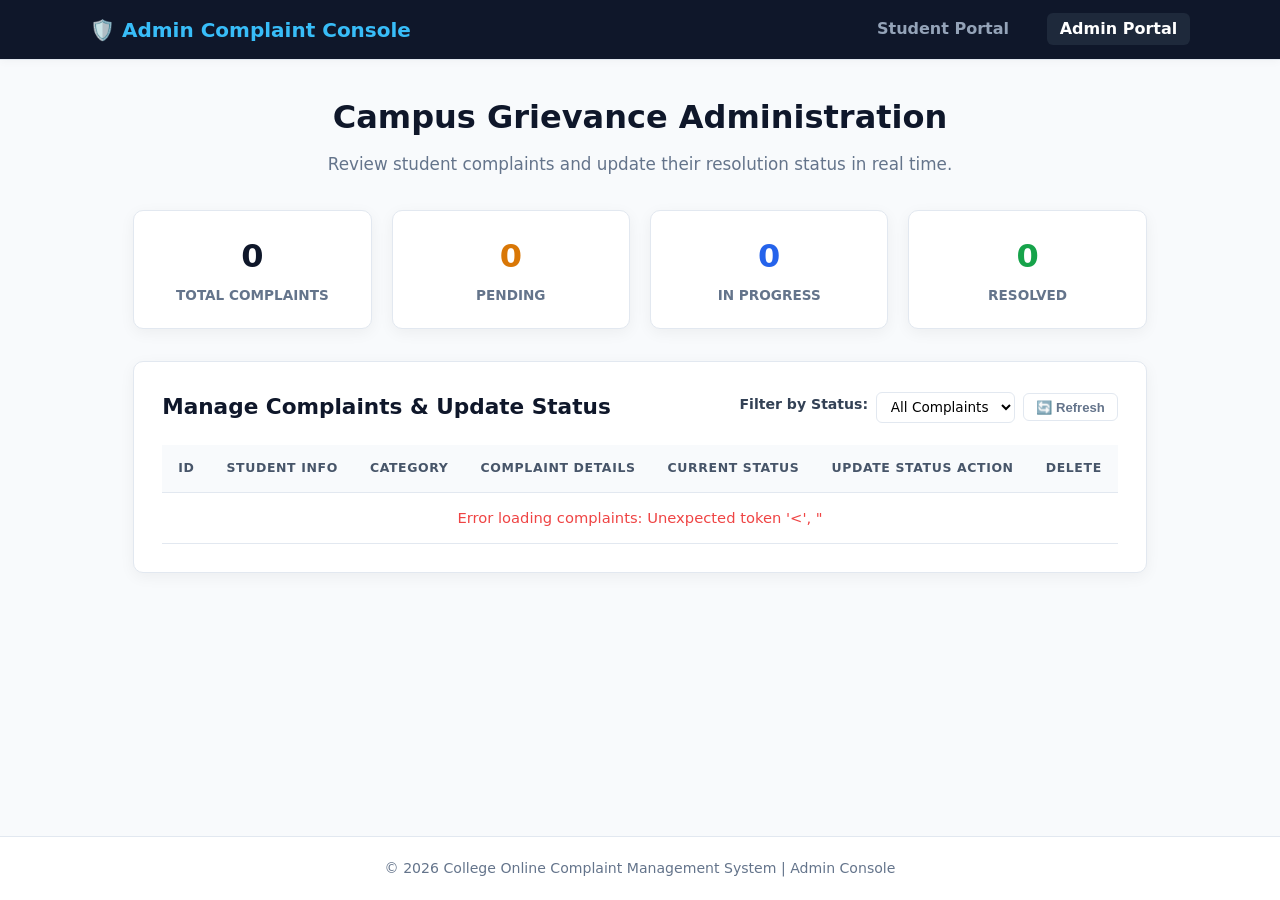
==== admin.html @ f193654a "Initial commit - Mini Project Online Complaint Management System" ====
<!DOCTYPE html>
<html lang="en">
<head>
    <meta charset="UTF-8">
    <meta name="viewport" content="width=device-width, initial-scale=1.0">
    <title>Administrator Console - Mini Project</title>
    <link rel="stylesheet" href="style.css">
</head>
<body>
    <!-- Top Navigation -->
    <header class="navbar navbar-admin">
        <div class="nav-container">
            <div class="logo">🛡️ Admin Complaint Console</div>
            <nav class="nav-links">
                <a href="index.html">Student Portal</a>
                <a href="admin.html" class="active">Admin Portal</a>
            </nav>
        </div>
    </header>

    <main class="container">
        <!-- Hero Header -->
        <section class="hero-section hero-admin">
            <h1>Campus Grievance Administration</h1>
            <p>Review student complaints and update their resolution status in real time.</p>
        </section>

        <!-- Summary Statistics Counter -->
        <section class="stats-grid">
            <div class="stat-card">
                <span class="stat-num" id="statTotal">0</span>
                <span class="stat-label">Total Complaints</span>
            </div>
            <div class="stat-card stat-pending">
                <span class="stat-num" id="statPending">0</span>
                <span class="stat-label">Pending</span>
            </div>
            <div class="stat-card stat-progress">
                <span class="stat-num" id="statProgress">0</span>
                <span class="stat-label">In Progress</span>
            </div>
            <div class="stat-card stat-resolved">
                <span class="stat-num" id="statResolved">0</span>
                <span class="stat-label">Resolved</span>
            </div>
        </section>

        <!-- Complaints Table with Actions -->
        <section class="card table-card">
            <div class="table-header">
                <h2>Manage Complaints & Update Status</h2>
                <div class="filter-group">
                    <label for="statusFilter">Filter by Status: </label>
                    <select id="statusFilter" onchange="filterAdminComplaints()">
                        <option value="All">All Complaints</option>
                        <option value="Pending">Pending</option>
                        <option value="In Progress">In Progress</option>
                        <option value="Resolved">Resolved</option>
                    </select>
                    <button class="btn btn-sm btn-outline" onclick="loadAdminComplaints()">🔄 Refresh</button>
                </div>
            </div>

            <div class="table-responsive">
                <table>
                    <thead>
                        <tr>
                            <th>ID</th>
                            <th>Student Info</th>
                            <th>Category</th>
                            <th>Complaint Details</th>
                            <th>Current Status</th>
                            <th>Update Status Action</th>
                            <th>Delete</th>
                        </tr>
                    </thead>
                    <tbody id="adminTableBody">
                        <tr>
                            <td colspan="7" class="text-center">Loading complaints...</td>
                        </tr>
                    </tbody>
                </table>
            </div>
        </section>
    </main>

    <footer class="footer">
        <p>&copy; 2026 College Online Complaint Management System | Admin Console</p>
    </footer>

    <script src="script.js"></script>
    <script>
        // Auto-load admin data on page load
        document.addEventListener("DOMContentLoaded", function() {
            loadAdminComplaints();
        });
    </script>
</body>
</html>
---- style.css ----
/* ==========================================================
   Mini Project: Online Complaint Management System
   Clean, Responsive, Modern Stylesheet
   ========================================================== */

:root {
    --primary: #2563eb;
    --primary-hover: #1d4ed8;
    --dark: #0f172a;
    --text: #1e293b;
    --text-muted: #64748b;
    --bg: #f8fafc;
    --card-bg: #ffffff;
    --border: #e2e8f0;
    --radius: 10px;
    --shadow: 0 4px 15px rgba(0, 0, 0, 0.05);

    /* Status Colors */
    --pending-bg: #fef3c7;
    --pending-text: #92400e;
    --pending-border: #fde68a;

    --progress-bg: #dbeafe;
    --progress-text: #1e40af;
    --progress-border: #bfdbfe;

    --resolved-bg: #dcfce7;
    --resolved-text: #166534;
    --resolved-border: #bbf7d0;
}

* {
    box-sizing: border-box;
    margin: 0;
    padding: 0;
}

body {
    font-family: system-ui, -apple-system, BlinkMacSystemFont, "Segoe UI", Roboto, sans-serif;
    background-color: var(--bg);
    color: var(--text);
    line-height: 1.6;
    min-height: 100vh;
    display: flex;
    flex-direction: column;
}

/* Navbar */
.navbar {
    background-color: #ffffff;
    border-bottom: 1px solid var(--border);
    padding: 0.85rem 1.5rem;
    box-shadow: 0 2px 8px rgba(0, 0, 0, 0.03);
}

.navbar-admin {
    background: #0f172a;
    color: white;
}

.nav-container {
    max-width: 1100px;
    margin: 0 auto;
    display: flex;
    justify-content: space-between;
    align-items: center;
}

.logo {
    font-size: 1.25rem;
    font-weight: 700;
    color: var(--primary);
}

.navbar-admin .logo {
    color: #38bdf8;
}

.nav-links a {
    text-decoration: none;
    color: var(--text-muted);
    font-weight: 600;
    margin-left: 1.25rem;
    padding: 0.4rem 0.8rem;
    border-radius: 6px;
    transition: all 0.2s ease;
}

.navbar-admin .nav-links a {
    color: #94a3b8;
}

.nav-links a:hover,
.nav-links a.active {
    color: var(--primary);
    background-color: #eff6ff;
}

.navbar-admin .nav-links a:hover,
.navbar-admin .nav-links a.active {
    color: white;
    background-color: #1e293b;
}

/* Layout */
.container {
    max-width: 1100px;
    margin: 2rem auto;
    padding: 0 1rem;
    flex-grow: 1;
}

/* Hero Section */
.hero-section {
    text-align: center;
    margin-bottom: 2rem;
}

.hero-section h1 {
    font-size: 2rem;
    font-weight: 800;
    color: var(--dark);
    margin-bottom: 0.5rem;
}

.hero-section p {
    color: var(--text-muted);
    font-size: 1.05rem;
}

/* Cards */
.card {
    background: var(--card-bg);
    border: 1px solid var(--border);
    border-radius: var(--radius);
    padding: 1.75rem;
    margin-bottom: 2rem;
    box-shadow: var(--shadow);
}

.card h2 {
    font-size: 1.35rem;
    font-weight: 700;
    color: var(--dark);
    margin-bottom: 1.25rem;
}

/* Forms */
.form-row {
    display: flex;
    gap: 1.25rem;
    margin-bottom: 1rem;
}

.form-group {
    flex: 1;
    display: flex;
    flex-direction: column;
    margin-bottom: 1rem;
}

label {
    font-size: 0.88rem;
    font-weight: 600;
    margin-bottom: 0.4rem;
    color: #334155;
}

input, select, textarea {
    width: 100%;
    padding: 0.65rem 0.85rem;
    border: 1px solid var(--border);
    border-radius: 6px;
    font-size: 0.95rem;
    font-family: inherit;
    background-color: #ffffff;
    transition: border-color 0.2s, box-shadow 0.2s;
}

input:focus, select:focus, textarea:focus {
    outline: none;
    border-color: var(--primary);
    box-shadow: 0 0 0 3px rgba(37, 99, 235, 0.15);
}

/* Buttons */
.btn {
    display: inline-block;
    padding: 0.65rem 1.4rem;
    font-size: 0.95rem;
    font-weight: 600;
    border-radius: 6px;
    border: none;
    cursor: pointer;
    text-decoration: none;
    transition: all 0.2s ease;
}

.btn-primary {
    background-color: var(--primary);
    color: white;
}

.btn-primary:hover {
    background-color: var(--primary-hover);
}

.btn-sm {
    padding: 0.35rem 0.75rem;
    font-size: 0.82rem;
}

.btn-outline {
    background: transparent;
    border: 1px solid var(--border);
    color: var(--text-muted);
}

.btn-outline:hover {
    background: #f1f5f9;
    color: var(--dark);
}

.btn-danger {
    background: #ef4444;
    color: white;
}

.btn-danger:hover {
    background: #dc2626;
}

/* Message Box */
.message-box {
    margin-top: 1rem;
    padding: 0.75rem 1rem;
    border-radius: 6px;
    display: none;
    font-size: 0.9rem;
    font-weight: 500;
}

.message-box.success {
    display: block;
    background-color: var(--resolved-bg);
    color: var(--resolved-text);
    border: 1px solid var(--resolved-border);
}

.message-box.error {
    display: block;
    background-color: #fee2e2;
    color: #991b1b;
    border: 1px solid #fecaca;
}

/* Tables */
.table-header {
    display: flex;
    justify-content: space-between;
    align-items: center;
    margin-bottom: 1.25rem;
    flex-wrap: wrap;
    gap: 0.75rem;
}

.table-header h2 {
    margin-bottom: 0;
}

.table-responsive {
    overflow-x: auto;
}

table {
    width: 100%;
    border-collapse: collapse;
    font-size: 0.92rem;
    text-align: left;
}

th, td {
    padding: 0.85rem 1rem;
    border-bottom: 1px solid var(--border);
    vertical-align: middle;
}

th {
    background-color: #f8fafc;
    font-weight: 600;
    color: #475569;
    text-transform: uppercase;
    font-size: 0.78rem;
    letter-spacing: 0.05em;
}

tbody tr:hover {
    background-color: #f8fafc;
}

/* Status Badges */
.badge {
    display: inline-block;
    padding: 0.28rem 0.65rem;
    font-size: 0.8rem;
    font-weight: 600;
    border-radius: 20px;
    text-transform: uppercase;
    letter-spacing: 0.02em;
}

.badge-pending {
    background-color: var(--pending-bg);
    color: var(--pending-text);
    border: 1px solid var(--pending-border);
}

.badge-in-progress,
.badge-progress {
    background-color: var(--progress-bg);
    color: var(--progress-text);
    border: 1px solid var(--progress-border);
}

.badge-resolved {
    background-color: var(--resolved-bg);
    color: var(--resolved-text);
    border: 1px solid var(--resolved-border);
}

/* Statistics Grid */
.stats-grid {
    display: grid;
    grid-template-columns: repeat(auto-fit, minmax(200px, 1fr));
    gap: 1.25rem;
    margin-bottom: 2rem;
}

.stat-card {
    background: white;
    border: 1px solid var(--border);
    border-radius: var(--radius);
    padding: 1.25rem;
    text-align: center;
    box-shadow: var(--shadow);
}

.stat-num {
    display: block;
    font-size: 2rem;
    font-weight: 800;
    color: var(--dark);
}

.stat-label {
    font-size: 0.85rem;
    font-weight: 600;
    color: var(--text-muted);
    text-transform: uppercase;
}

.stat-pending .stat-num { color: #d97706; }
.stat-progress .stat-num { color: #2563eb; }
.stat-resolved .stat-num { color: #16a34a; }

/* Filter group */
.filter-group {
    display: flex;
    align-items: center;
    gap: 0.5rem;
}

.filter-group select {
    width: auto;
    padding: 0.35rem 0.6rem;
    font-size: 0.85rem;
}

/* Footer */
.footer {
    background: #ffffff;
    border-top: 1px solid var(--border);
    text-align: center;
    padding: 1.25rem;
    color: var(--text-muted);
    font-size: 0.88rem;
    margin-top: auto;
}

.text-center { text-align: center; }

/* Mobile Responsive */
@media (max-width: 768px) {
    .form-row {
        flex-direction: column;
        gap: 0;
    }

    .table-header {
        flex-direction: column;
        align-items: flex-start;
    }

    .filter-group {
        width: 100%;
        justify-content: space-between;
    }
}
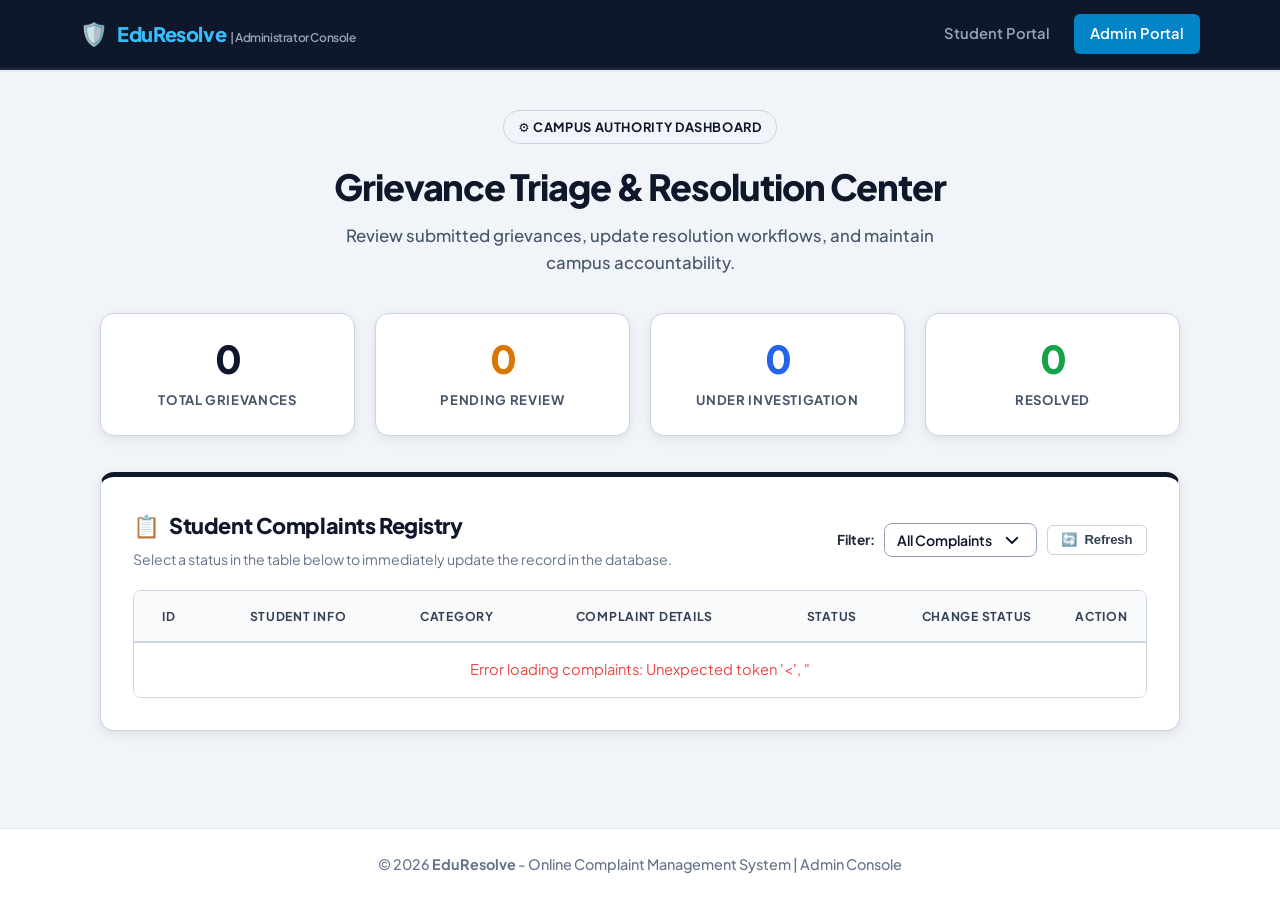
==== commit 3ef60661: "Enhance UI with high-contrast, professional college theme and readable form controls" ====
--- a/admin.html
+++ b/admin.html
@@ -3,14 +3,17 @@
 <head>
     <meta charset="UTF-8">
     <meta name="viewport" content="width=device-width, initial-scale=1.0">
-    <title>Administrator Console - Mini Project</title>
+    <title>Administrator Console - EduResolve</title>
     <link rel="stylesheet" href="style.css">
 </head>
 <body>
-    <!-- Top Navigation -->
+    <!-- Top Navigation Bar -->
     <header class="navbar navbar-admin">
         <div class="nav-container">
-            <div class="logo">🛡️ Admin Complaint Console</div>
+            <a href="admin.html" class="logo">
+                <span class="logo-icon">🛡️</span>
+                <span>EduResolve <small style="font-size:0.75rem; color:#94a3b8; font-weight:600;">| Administrator Console</small></span>
+            </a>
             <nav class="nav-links">
                 <a href="index.html">Student Portal</a>
                 <a href="admin.html" class="active">Admin Portal</a>
@@ -19,25 +22,28 @@
     </header>
 
     <main class="container">
-        <!-- Hero Header -->
-        <section class="hero-section hero-admin">
-            <h1>Campus Grievance Administration</h1>
-            <p>Review student complaints and update their resolution status in real time.</p>
+        <!-- Page Title & Header -->
+        <section class="hero-section">
+            <div class="institution-pill" style="background:#f1f5f9; color:#0f172a; border-color:#cbd5e1;">
+                ⚙️ Campus Authority Dashboard
+            </div>
+            <h1>Grievance Triage & Resolution Center</h1>
+            <p>Review submitted grievances, update resolution workflows, and maintain campus accountability.</p>
         </section>
 
-        <!-- Summary Statistics Counter -->
+        <!-- Summary Statistics Counter Grid -->
         <section class="stats-grid">
-            <div class="stat-card">
+            <div class="stat-card stat-total">
                 <span class="stat-num" id="statTotal">0</span>
-                <span class="stat-label">Total Complaints</span>
+                <span class="stat-label">Total Grievances</span>
             </div>
             <div class="stat-card stat-pending">
                 <span class="stat-num" id="statPending">0</span>
-                <span class="stat-label">Pending</span>
+                <span class="stat-label">Pending Review</span>
             </div>
             <div class="stat-card stat-progress">
                 <span class="stat-num" id="statProgress">0</span>
-                <span class="stat-label">In Progress</span>
+                <span class="stat-label">Under Investigation</span>
             </div>
             <div class="stat-card stat-resolved">
                 <span class="stat-num" id="statResolved">0</span>
@@ -45,19 +51,29 @@
             </div>
         </section>
 
-        <!-- Complaints Table with Actions -->
-        <section class="card table-card">
+        <!-- Complaints Table with Actions Card -->
+        <section class="card card-accent-dark">
             <div class="table-header">
-                <h2>Manage Complaints & Update Status</h2>
+                <div>
+                    <h2 class="card-title" style="margin-bottom:0.25rem; border:none; padding:0;">
+                        <span>📋</span> Student Complaints Registry
+                    </h2>
+                    <p style="font-size:0.88rem; color:#64748b; margin-top:0.25rem;">
+                        Select a status in the table below to immediately update the record in the database.
+                    </p>
+                </div>
+                
                 <div class="filter-group">
-                    <label for="statusFilter">Filter by Status: </label>
+                    <label for="statusFilter" style="margin-bottom:0; font-size:0.85rem;">Filter:</label>
                     <select id="statusFilter" onchange="filterAdminComplaints()">
                         <option value="All">All Complaints</option>
-                        <option value="Pending">Pending</option>
-                        <option value="In Progress">In Progress</option>
-                        <option value="Resolved">Resolved</option>
+                        <option value="Pending">Pending Only</option>
+                        <option value="In Progress">In Progress Only</option>
+                        <option value="Resolved">Resolved Only</option>
                     </select>
-                    <button class="btn btn-sm btn-outline" onclick="loadAdminComplaints()">🔄 Refresh</button>
+                    <button class="btn btn-sm btn-outline" onclick="loadAdminComplaints()">
+                        <span>🔄</span> Refresh
+                    </button>
                 </div>
             </div>
 
@@ -65,18 +81,20 @@
                 <table>
                     <thead>
                         <tr>
-                            <th>ID</th>
+                            <th style="width: 70px;">ID</th>
                             <th>Student Info</th>
-                            <th>Category</th>
+                            <th style="width: 130px;">Category</th>
                             <th>Complaint Details</th>
-                            <th>Current Status</th>
-                            <th>Update Status Action</th>
-                            <th>Delete</th>
+                            <th style="width: 130px;">Status</th>
+                            <th style="width: 160px;">Change Status</th>
+                            <th style="width: 80px;" class="text-center">Action</th>
                         </tr>
                     </thead>
                     <tbody id="adminTableBody">
                         <tr>
-                            <td colspan="7" class="text-center">Loading complaints...</td>
+                            <td colspan="7" class="text-center" style="padding:2.5rem; color:#64748b;">
+                                Loading complaints registry...
+                            </td>
                         </tr>
                     </tbody>
                 </table>
@@ -85,12 +103,11 @@
     </main>
 
     <footer class="footer">
-        <p>&copy; 2026 College Online Complaint Management System | Admin Console</p>
+        <p>&copy; 2026 <strong>EduResolve</strong> - Online Complaint Management System | Admin Console</p>
     </footer>
 
     <script src="script.js"></script>
     <script>
-        // Auto-load admin data on page load
         document.addEventListener("DOMContentLoaded", function() {
             loadAdminComplaints();
         });
--- a/style.css
+++ b/style.css
@@ -1,32 +1,40 @@
 /* ==========================================================
-   Mini Project: Online Complaint Management System
-   Clean, Responsive, Modern Stylesheet
+   COLLEGE ONLINE COMPLAINT MANAGEMENT SYSTEM
+   Professional High-Contrast UI Stylesheet
    ========================================================== */
 
+@import url('https://fonts.googleapis.com/css2?family=Plus+Jakarta+Sans:wght@400;500;600;700;800&display=swap');
+
 :root {
-    --primary: #2563eb;
-    --primary-hover: #1d4ed8;
-    --dark: #0f172a;
-    --text: #1e293b;
-    --text-muted: #64748b;
-    --bg: #f8fafc;
+    --primary: #1d4ed8;            /* Solid Deep Blue */
+    --primary-hover: #1e40af;
+    --primary-light: #eff6ff;
+    --dark: #0f172a;               /* Slate 900 for dark text */
+    --text-main: #0f172a;          /* 100% opaque dark text */
+    --text-muted: #475569;         /* Slate 600 - High contrast readable */
+    --bg-page: #f1f5f9;            /* Crisp light slate background */
     --card-bg: #ffffff;
-    --border: #e2e8f0;
-    --radius: 10px;
-    --shadow: 0 4px 15px rgba(0, 0, 0, 0.05);
-
-    /* Status Colors */
-    --pending-bg: #fef3c7;
-    --pending-text: #92400e;
-    --pending-border: #fde68a;
-
-    --progress-bg: #dbeafe;
-    --progress-text: #1e40af;
-    --progress-border: #bfdbfe;
-
-    --resolved-bg: #dcfce7;
-    --resolved-text: #166534;
-    --resolved-border: #bbf7d0;
+    --border-color: #cbd5e1;       /* Solid crisp border */
+    --border-focus: #2563eb;
+    --radius-lg: 14px;
+    --radius-md: 8px;
+    --radius-sm: 6px;
+    --shadow-sm: 0 1px 3px rgba(0,0,0,0.06), 0 1px 2px rgba(0,0,0,0.04);
+    --shadow-md: 0 4px 16px rgba(15, 23, 42, 0.06), 0 2px 6px rgba(15, 23, 42, 0.04);
+    --shadow-lg: 0 10px 30px rgba(15, 23, 42, 0.08);
+
+    /* High-contrast status badges */
+    --status-pending-bg: #fef3c7;
+    --status-pending-text: #92400e;
+    --status-pending-border: #f59e0b;
+
+    --status-progress-bg: #dbeafe;
+    --status-progress-text: #1e40af;
+    --status-progress-border: #3b82f6;
+
+    --status-resolved-bg: #dcfce7;
+    --status-resolved-text: #14532d;
+    --status-resolved-border: #22c55e;
 }
 
 * {
@@ -36,30 +44,36 @@
 }
 
 body {
-    font-family: system-ui, -apple-system, BlinkMacSystemFont, "Segoe UI", Roboto, sans-serif;
-    background-color: var(--bg);
-    color: var(--text);
+    font-family: 'Plus Jakarta Sans', system-ui, -apple-system, sans-serif;
+    background-color: var(--bg-page);
+    color: var(--text-main);
     line-height: 1.6;
     min-height: 100vh;
     display: flex;
     flex-direction: column;
-}
-
-/* Navbar */
+    -webkit-font-smoothing: antialiased;
+}
+
+/* -------------------------------------------------------------
+   Navigation Bar
+------------------------------------------------------------- */
 .navbar {
-    background-color: #ffffff;
-    border-bottom: 1px solid var(--border);
-    padding: 0.85rem 1.5rem;
-    box-shadow: 0 2px 8px rgba(0, 0, 0, 0.03);
+    background: #ffffff;
+    border-bottom: 2px solid #e2e8f0;
+    padding: 0.9rem 1.5rem;
+    box-shadow: var(--shadow-sm);
+    position: sticky;
+    top: 0;
+    z-index: 100;
 }
 
 .navbar-admin {
     background: #0f172a;
-    color: white;
+    border-bottom: 2px solid #1e293b;
 }
 
 .nav-container {
-    max-width: 1100px;
+    max-width: 1120px;
     margin: 0 auto;
     display: flex;
     justify-content: space-between;
@@ -67,298 +81,460 @@
 }
 
 .logo {
+    display: flex;
+    align-items: center;
+    gap: 0.6rem;
     font-size: 1.25rem;
-    font-weight: 700;
+    font-weight: 800;
     color: var(--primary);
+    text-decoration: none;
+    letter-spacing: -0.02em;
+}
+
+.logo-icon {
+    font-size: 1.4rem;
 }
 
 .navbar-admin .logo {
     color: #38bdf8;
+}
+
+.nav-links {
+    display: flex;
+    gap: 0.5rem;
 }
 
 .nav-links a {
     text-decoration: none;
     color: var(--text-muted);
     font-weight: 600;
-    margin-left: 1.25rem;
-    padding: 0.4rem 0.8rem;
-    border-radius: 6px;
-    transition: all 0.2s ease;
+    font-size: 0.92rem;
+    padding: 0.5rem 1rem;
+    border-radius: var(--radius-sm);
+    transition: all 0.15s ease;
+}
+
+.nav-links a:hover {
+    color: var(--primary);
+    background: var(--primary-light);
+}
+
+.nav-links a.active {
+    color: #ffffff;
+    background: var(--primary);
 }
 
 .navbar-admin .nav-links a {
     color: #94a3b8;
 }
 
-.nav-links a:hover,
-.nav-links a.active {
-    color: var(--primary);
-    background-color: #eff6ff;
-}
-
-.navbar-admin .nav-links a:hover,
+.navbar-admin .nav-links a:hover {
+    color: #ffffff;
+    background: #1e293b;
+}
+
 .navbar-admin .nav-links a.active {
-    color: white;
-    background-color: #1e293b;
-}
-
-/* Layout */
+    color: #ffffff;
+    background: #0284c7;
+}
+
+/* -------------------------------------------------------------
+   Page Container & Hero
+------------------------------------------------------------- */
 .container {
-    max-width: 1100px;
-    margin: 2rem auto;
-    padding: 0 1rem;
+    max-width: 1120px;
+    width: 100%;
+    margin: 2.5rem auto;
+    padding: 0 1.25rem;
     flex-grow: 1;
 }
 
-/* Hero Section */
 .hero-section {
     text-align: center;
-    margin-bottom: 2rem;
+    margin-bottom: 2.25rem;
+}
+
+.institution-pill {
+    display: inline-flex;
+    align-items: center;
+    gap: 0.4rem;
+    padding: 0.35rem 0.9rem;
+    background: #e0e7ff;
+    color: #3730a3;
+    border: 1px solid #c7d2fe;
+    border-radius: 999px;
+    font-size: 0.8rem;
+    font-weight: 700;
+    text-transform: uppercase;
+    letter-spacing: 0.05em;
+    margin-bottom: 0.85rem;
 }
 
 .hero-section h1 {
-    font-size: 2rem;
+    font-size: 2.25rem;
     font-weight: 800;
-    color: var(--dark);
+    color: #0f172a;
+    letter-spacing: -0.03em;
     margin-bottom: 0.5rem;
 }
 
 .hero-section p {
-    color: var(--text-muted);
+    color: #475569;
     font-size: 1.05rem;
-}
-
-/* Cards */
+    font-weight: 500;
+    max-width: 650px;
+    margin: 0 auto;
+}
+
+/* -------------------------------------------------------------
+   Card Styles
+------------------------------------------------------------- */
 .card {
-    background: var(--card-bg);
-    border: 1px solid var(--border);
-    border-radius: var(--radius);
-    padding: 1.75rem;
-    margin-bottom: 2rem;
-    box-shadow: var(--shadow);
-}
-
-.card h2 {
+    background: #ffffff;
+    border: 1.5px solid var(--border-color);
+    border-radius: var(--radius-lg);
+    padding: 2rem;
+    margin-bottom: 2.25rem;
+    box-shadow: var(--shadow-md);
+    position: relative;
+    overflow: hidden;
+}
+
+.card-accent-primary {
+    border-top: 5px solid var(--primary);
+}
+
+.card-accent-dark {
+    border-top: 5px solid #0f172a;
+}
+
+.card-title {
+    display: flex;
+    align-items: center;
+    gap: 0.6rem;
     font-size: 1.35rem;
-    font-weight: 700;
-    color: var(--dark);
-    margin-bottom: 1.25rem;
-}
-
-/* Forms */
+    font-weight: 800;
+    color: #0f172a;
+    letter-spacing: -0.02em;
+    margin-bottom: 1.5rem;
+    padding-bottom: 0.75rem;
+    border-bottom: 1.5px solid #f1f5f9;
+}
+
+/* -------------------------------------------------------------
+   High-Contrast Form Inputs & Selects
+------------------------------------------------------------- */
 .form-row {
     display: flex;
     gap: 1.25rem;
-    margin-bottom: 1rem;
+    margin-bottom: 1.15rem;
 }
 
 .form-group {
     flex: 1;
     display: flex;
     flex-direction: column;
-    margin-bottom: 1rem;
+    margin-bottom: 1.15rem;
 }
 
 label {
     font-size: 0.88rem;
-    font-weight: 600;
-    margin-bottom: 0.4rem;
-    color: #334155;
-}
-
+    font-weight: 700;
+    margin-bottom: 0.45rem;
+    color: #1e293b !important; /* Always dark readable text */
+    display: flex;
+    align-items: center;
+    gap: 0.25rem;
+}
+
+.req-star {
+    color: #dc2626;
+    font-weight: 800;
+}
+
+/* Input, Select, Textarea - CRITICAL HIGH CONTRAST FIX */
 input, select, textarea {
     width: 100%;
-    padding: 0.65rem 0.85rem;
-    border: 1px solid var(--border);
-    border-radius: 6px;
+    padding: 0.75rem 1rem;
     font-size: 0.95rem;
+    font-weight: 500;
     font-family: inherit;
-    background-color: #ffffff;
-    transition: border-color 0.2s, box-shadow 0.2s;
+    color: #0f172a !important;              /* Solid dark text */
+    background-color: #ffffff !important;     /* Pure white background */
+    border: 1.5px solid #94a3b8 !important;   /* Distinct slate border */
+    border-radius: var(--radius-md);
+    transition: all 0.2s ease-in-out;
+    -webkit-appearance: none;
+    -moz-appearance: none;
+    appearance: none;
+}
+
+/* Select custom dropdown arrow with high visibility */
+select {
+    background-image: url("data:image/svg+xml,%3Csvg xmlns='http://www.w3.org/2000/svg' fill='none' viewBox='0 0 24 24' stroke='%230f172a'%3E%3Cpath stroke-linecap='round' stroke-linejoin='round' stroke-width='2.5' d='M19 9l-7 7-7-7'%3E%3C/path%3E%3C/svg%3E");
+    background-repeat: no-repeat;
+    background-position: right 1rem center;
+    background-size: 1.1rem;
+    padding-right: 2.75rem;
+    cursor: pointer;
+}
+
+/* Option dropdown styling - ensures visible dark text in all browsers */
+option {
+    color: #0f172a !important;
+    background-color: #ffffff !important;
+    font-size: 0.95rem;
+    padding: 0.5rem;
+}
+
+input::placeholder, textarea::placeholder {
+    color: #64748b !important;
+    opacity: 1 !important;
+    font-weight: 400;
 }
 
 input:focus, select:focus, textarea:focus {
     outline: none;
-    border-color: var(--primary);
-    box-shadow: 0 0 0 3px rgba(37, 99, 235, 0.15);
-}
-
-/* Buttons */
+    border-color: var(--primary) !important;
+    box-shadow: 0 0 0 4px rgba(37, 99, 235, 0.18) !important;
+    background-color: #ffffff !important;
+    color: #0f172a !important;
+}
+
+/* Fix browser auto-fill washing out colors */
+input:-webkit-autofill,
+input:-webkit-autofill:hover, 
+input:-webkit-autofill:focus, 
+textarea:-webkit-autofill,
+select:-webkit-autofill {
+    -webkit-text-fill-color: #0f172a !important;
+    -webkit-box-shadow: 0 0 0px 1000px #ffffff inset !important;
+    transition: background-color 5000s ease-in-out 0s;
+}
+
+/* -------------------------------------------------------------
+   Buttons
+------------------------------------------------------------- */
 .btn {
-    display: inline-block;
-    padding: 0.65rem 1.4rem;
+    display: inline-flex;
+    align-items: center;
+    justify-content: center;
+    gap: 0.45rem;
+    padding: 0.75rem 1.6rem;
     font-size: 0.95rem;
-    font-weight: 600;
-    border-radius: 6px;
+    font-weight: 700;
+    border-radius: var(--radius-md);
     border: none;
     cursor: pointer;
     text-decoration: none;
     transition: all 0.2s ease;
+    letter-spacing: -0.01em;
 }
 
 .btn-primary {
-    background-color: var(--primary);
-    color: white;
+    background: linear-gradient(135deg, #2563eb, #1d4ed8);
+    color: #ffffff;
+    box-shadow: 0 4px 12px rgba(37, 99, 235, 0.25);
 }
 
 .btn-primary:hover {
-    background-color: var(--primary-hover);
+    background: linear-gradient(135deg, #1d4ed8, #1e40af);
+    box-shadow: 0 6px 16px rgba(37, 99, 235, 0.35);
+    transform: translateY(-1px);
+}
+
+.btn-primary:active {
+    transform: translateY(0);
 }
 
 .btn-sm {
-    padding: 0.35rem 0.75rem;
+    padding: 0.4rem 0.85rem;
     font-size: 0.82rem;
+    border-radius: var(--radius-sm);
 }
 
 .btn-outline {
-    background: transparent;
-    border: 1px solid var(--border);
-    color: var(--text-muted);
+    background: #ffffff;
+    border: 1.5px solid #cbd5e1;
+    color: #334155;
 }
 
 .btn-outline:hover {
-    background: #f1f5f9;
-    color: var(--dark);
+    background: #f8fafc;
+    border-color: #94a3b8;
+    color: #0f172a;
 }
 
 .btn-danger {
+    background: #fee2e2;
+    color: #b91c1c;
+    border: 1px solid #fca5a5;
+}
+
+.btn-danger:hover {
     background: #ef4444;
-    color: white;
-}
-
-.btn-danger:hover {
-    background: #dc2626;
-}
-
-/* Message Box */
+    color: #ffffff;
+    border-color: #ef4444;
+}
+
+/* -------------------------------------------------------------
+   Feedback Alert Boxes
+------------------------------------------------------------- */
 .message-box {
-    margin-top: 1rem;
-    padding: 0.75rem 1rem;
-    border-radius: 6px;
+    margin-top: 1.25rem;
+    padding: 0.9rem 1.25rem;
+    border-radius: var(--radius-md);
     display: none;
-    font-size: 0.9rem;
-    font-weight: 500;
+    font-size: 0.95rem;
+    font-weight: 600;
 }
 
 .message-box.success {
     display: block;
-    background-color: var(--resolved-bg);
-    color: var(--resolved-text);
-    border: 1px solid var(--resolved-border);
+    background-color: #ecfdf5;
+    color: #065f46;
+    border: 1.5px solid #6ee7b7;
 }
 
 .message-box.error {
     display: block;
-    background-color: #fee2e2;
+    background-color: #fef2f2;
     color: #991b1b;
-    border: 1px solid #fecaca;
-}
-
-/* Tables */
+    border: 1.5px solid #fca5a5;
+}
+
+/* -------------------------------------------------------------
+   Table Design
+------------------------------------------------------------- */
 .table-header {
     display: flex;
     justify-content: space-between;
     align-items: center;
     margin-bottom: 1.25rem;
     flex-wrap: wrap;
-    gap: 0.75rem;
+    gap: 1rem;
 }
 
 .table-header h2 {
-    margin-bottom: 0;
+    font-size: 1.35rem;
+    font-weight: 800;
+    color: #0f172a;
 }
 
 .table-responsive {
     overflow-x: auto;
+    border: 1.5px solid var(--border-color);
+    border-radius: var(--radius-md);
 }
 
 table {
     width: 100%;
     border-collapse: collapse;
+    background: #ffffff;
     font-size: 0.92rem;
-    text-align: left;
 }
 
 th, td {
-    padding: 0.85rem 1rem;
-    border-bottom: 1px solid var(--border);
+    padding: 0.95rem 1.15rem;
+    border-bottom: 1px solid #e2e8f0;
     vertical-align: middle;
 }
 
 th {
     background-color: #f8fafc;
-    font-weight: 600;
+    font-weight: 700;
+    color: #334155;
+    text-transform: uppercase;
+    font-size: 0.76rem;
+    letter-spacing: 0.06em;
+    border-bottom: 2px solid #cbd5e1;
+}
+
+tbody tr:last-child td {
+    border-bottom: none;
+}
+
+tbody tr:hover {
+    background-color: #f8fafc;
+}
+
+/* -------------------------------------------------------------
+   Status Badges - High Visibility
+------------------------------------------------------------- */
+.badge {
+    display: inline-flex;
+    align-items: center;
+    gap: 0.35rem;
+    padding: 0.35rem 0.75rem;
+    font-size: 0.8rem;
+    font-weight: 700;
+    border-radius: 999px;
+    letter-spacing: 0.02em;
+    text-transform: uppercase;
+    white-space: nowrap;
+}
+
+.badge-pending {
+    background-color: var(--status-pending-bg) !important;
+    color: var(--status-pending-text) !important;
+    border: 1.5px solid var(--status-pending-border) !important;
+}
+
+.badge-in-progress,
+.badge-progress {
+    background-color: var(--status-progress-bg) !important;
+    color: var(--status-progress-text) !important;
+    border: 1.5px solid var(--status-progress-border) !important;
+}
+
+.badge-resolved {
+    background-color: var(--status-resolved-bg) !important;
+    color: var(--status-resolved-text) !important;
+    border: 1.5px solid var(--status-resolved-border) !important;
+}
+
+/* -------------------------------------------------------------
+   Admin Statistics Counter Cards
+------------------------------------------------------------- */
+.stats-grid {
+    display: grid;
+    grid-template-columns: repeat(auto-fit, minmax(220px, 1fr));
+    gap: 1.25rem;
+    margin-bottom: 2.25rem;
+}
+
+.stat-card {
+    background: #ffffff;
+    border: 1.5px solid var(--border-color);
+    border-radius: var(--radius-lg);
+    padding: 1.5rem;
+    text-align: center;
+    box-shadow: var(--shadow-md);
+    transition: transform 0.2s ease;
+}
+
+.stat-card:hover {
+    transform: translateY(-2px);
+}
+
+.stat-num {
+    display: block;
+    font-size: 2.4rem;
+    font-weight: 800;
+    line-height: 1.1;
+    margin-bottom: 0.35rem;
+    letter-spacing: -0.03em;
+}
+
+.stat-label {
+    font-size: 0.82rem;
+    font-weight: 700;
     color: #475569;
     text-transform: uppercase;
-    font-size: 0.78rem;
     letter-spacing: 0.05em;
 }
 
-tbody tr:hover {
-    background-color: #f8fafc;
-}
-
-/* Status Badges */
-.badge {
-    display: inline-block;
-    padding: 0.28rem 0.65rem;
-    font-size: 0.8rem;
-    font-weight: 600;
-    border-radius: 20px;
-    text-transform: uppercase;
-    letter-spacing: 0.02em;
-}
-
-.badge-pending {
-    background-color: var(--pending-bg);
-    color: var(--pending-text);
-    border: 1px solid var(--pending-border);
-}
-
-.badge-in-progress,
-.badge-progress {
-    background-color: var(--progress-bg);
-    color: var(--progress-text);
-    border: 1px solid var(--progress-border);
-}
-
-.badge-resolved {
-    background-color: var(--resolved-bg);
-    color: var(--resolved-text);
-    border: 1px solid var(--resolved-border);
-}
-
-/* Statistics Grid */
-.stats-grid {
-    display: grid;
-    grid-template-columns: repeat(auto-fit, minmax(200px, 1fr));
-    gap: 1.25rem;
-    margin-bottom: 2rem;
-}
-
-.stat-card {
-    background: white;
-    border: 1px solid var(--border);
-    border-radius: var(--radius);
-    padding: 1.25rem;
-    text-align: center;
-    box-shadow: var(--shadow);
-}
-
-.stat-num {
-    display: block;
-    font-size: 2rem;
-    font-weight: 800;
-    color: var(--dark);
-}
-
-.stat-label {
-    font-size: 0.85rem;
-    font-weight: 600;
-    color: var(--text-muted);
-    text-transform: uppercase;
-}
-
+.stat-total .stat-num { color: #0f172a; }
 .stat-pending .stat-num { color: #d97706; }
 .stat-progress .stat-num { color: #2563eb; }
 .stat-resolved .stat-num { color: #16a34a; }
@@ -367,30 +543,47 @@
 .filter-group {
     display: flex;
     align-items: center;
-    gap: 0.5rem;
+    gap: 0.6rem;
 }
 
 .filter-group select {
     width: auto;
-    padding: 0.35rem 0.6rem;
-    font-size: 0.85rem;
+    padding: 0.45rem 2rem 0.45rem 0.75rem;
+    font-size: 0.88rem;
+    font-weight: 600;
 }
 
 /* Footer */
 .footer {
     background: #ffffff;
-    border-top: 1px solid var(--border);
+    border-top: 1.5px solid #e2e8f0;
     text-align: center;
-    padding: 1.25rem;
-    color: var(--text-muted);
-    font-size: 0.88rem;
+    padding: 1.5rem;
+    color: #64748b;
+    font-size: 0.9rem;
+    font-weight: 500;
     margin-top: auto;
 }
 
 .text-center { text-align: center; }
 
-/* Mobile Responsive */
+/* -------------------------------------------------------------
+   Mobile Responsive Rules
+------------------------------------------------------------- */
 @media (max-width: 768px) {
+    .container {
+        margin: 1.5rem auto;
+        padding: 0 1rem;
+    }
+
+    .hero-section h1 {
+        font-size: 1.75rem;
+    }
+
+    .card {
+        padding: 1.35rem;
+    }
+
     .form-row {
         flex-direction: column;
         gap: 0;
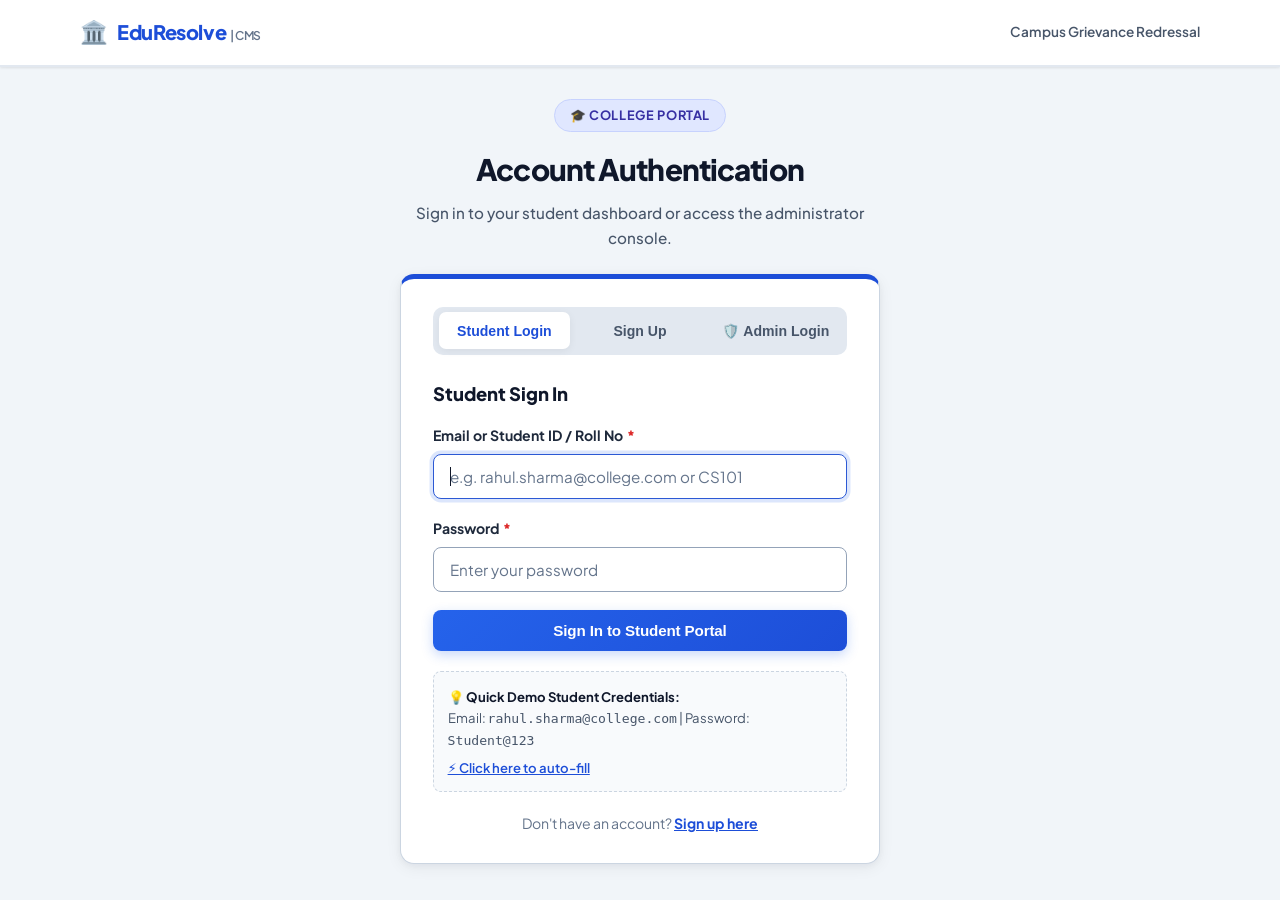
==== commit 0e2baeb4: "Add authentication portal with student login, registration, and admin console" ====
--- a/admin.html
+++ b/admin.html
@@ -12,12 +12,14 @@
         <div class="nav-container">
             <a href="admin.html" class="logo">
                 <span class="logo-icon">🛡️</span>
-                <span>EduResolve <small style="font-size:0.75rem; color:#94a3b8; font-weight:600;">| Administrator Console</small></span>
+                <span>EduResolve <small style="font-size:0.75rem; color:#94a3b8; font-weight:600;">| Admin Console</small></span>
             </a>
-            <nav class="nav-links">
-                <a href="index.html">Student Portal</a>
-                <a href="admin.html" class="active">Admin Portal</a>
-            </nav>
+            <div style="display:flex; align-items:center; gap:1rem;">
+                <span id="adminUserBadge" style="font-size:0.88rem; font-weight:600; color:#cbd5e1;">Admin: admin@college.com</span>
+                <button class="btn btn-sm btn-outline" onclick="handleLogout()" style="background:#1e293b; color:#fca5a5; border-color:#475569;">
+                    🚪 Log Out
+                </button>
+            </div>
         </div>
     </header>
 
@@ -28,7 +30,7 @@
                 ⚙️ Campus Authority Dashboard
             </div>
             <h1>Grievance Triage & Resolution Center</h1>
-            <p>Review submitted grievances, update resolution workflows, and maintain campus accountability.</p>
+            <p>Review submitted student grievances, update status workflows, and maintain campus accountability.</p>
         </section>
 
         <!-- Summary Statistics Counter Grid -->
@@ -83,7 +85,7 @@
                         <tr>
                             <th style="width: 70px;">ID</th>
                             <th>Student Info</th>
-                            <th style="width: 130px;">Category</th>
+                            <th style="width: 140px;">Category</th>
                             <th>Complaint Details</th>
                             <th style="width: 130px;">Status</th>
                             <th style="width: 160px;">Change Status</th>
@@ -109,7 +111,7 @@
     <script src="script.js"></script>
     <script>
         document.addEventListener("DOMContentLoaded", function() {
-            loadAdminComplaints();
+            initAdminPage();
         });
     </script>
 </body>
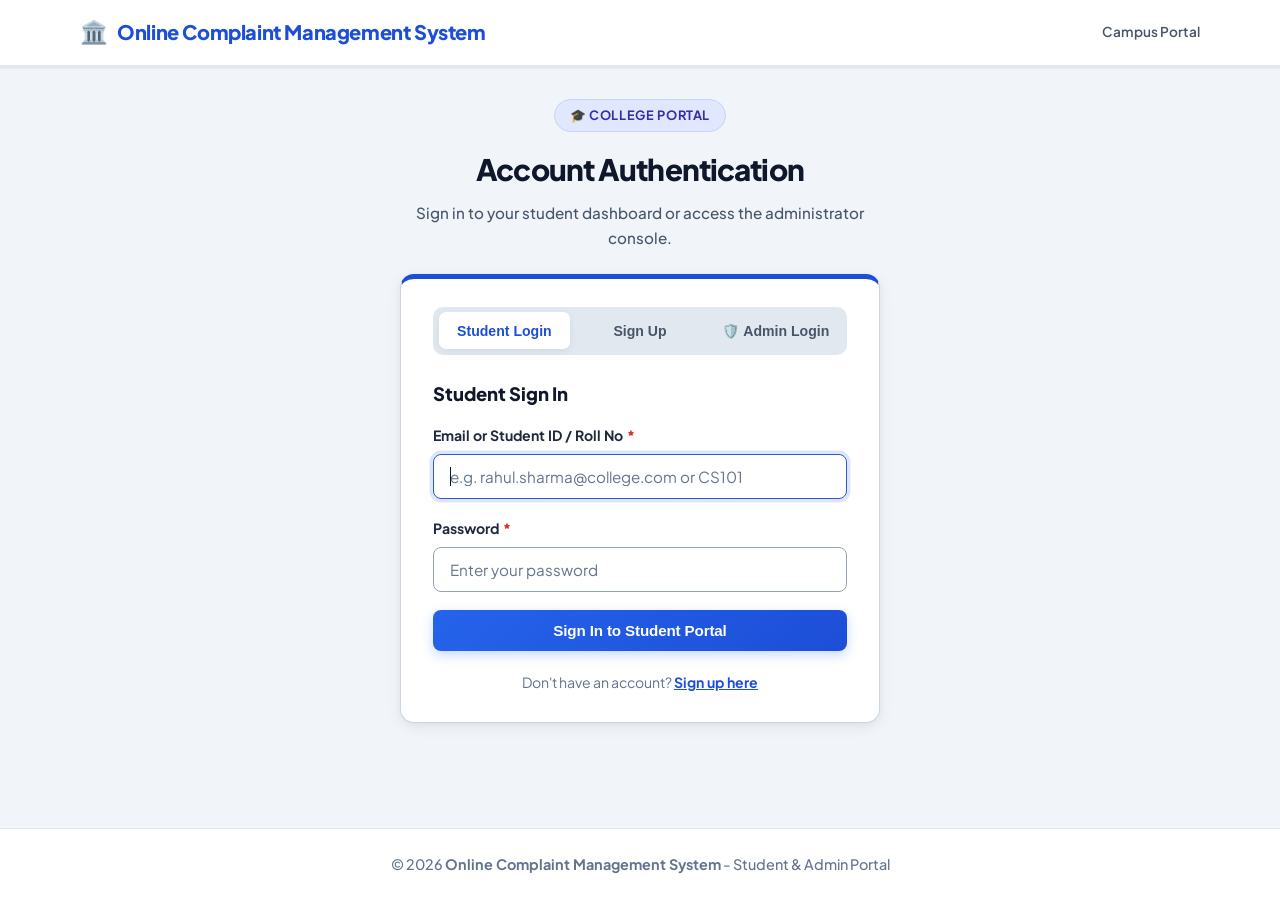
==== commit acaf7bce: "Switch to Option B: 100% official college production portal UI without demo hints" ====
--- a/admin.html
+++ b/admin.html
@@ -12,7 +12,7 @@
         <div class="nav-container">
             <a href="admin.html" class="logo">
                 <span class="logo-icon">🛡️</span>
-                <span>EduResolve <small style="font-size:0.75rem; color:#94a3b8; font-weight:600;">| Admin Console</small></span>
+                <span>Online Complaint Management System <small style="font-size:0.75rem; color:#94a3b8; font-weight:600;">| Admin</small></span>
             </a>
             <div style="display:flex; align-items:center; gap:1rem;">
                 <span id="adminUserBadge" style="font-size:0.88rem; font-weight:600; color:#cbd5e1;">Admin: admin@college.com</span>
@@ -105,7 +105,7 @@
     </main>
 
     <footer class="footer">
-        <p>&copy; 2026 <strong>EduResolve</strong> - Online Complaint Management System | Admin Console</p>
+        <p>&copy; 2026 <strong>Online Complaint Management System</strong> - Admin Console</p>
     </footer>
 
     <script src="script.js"></script>
